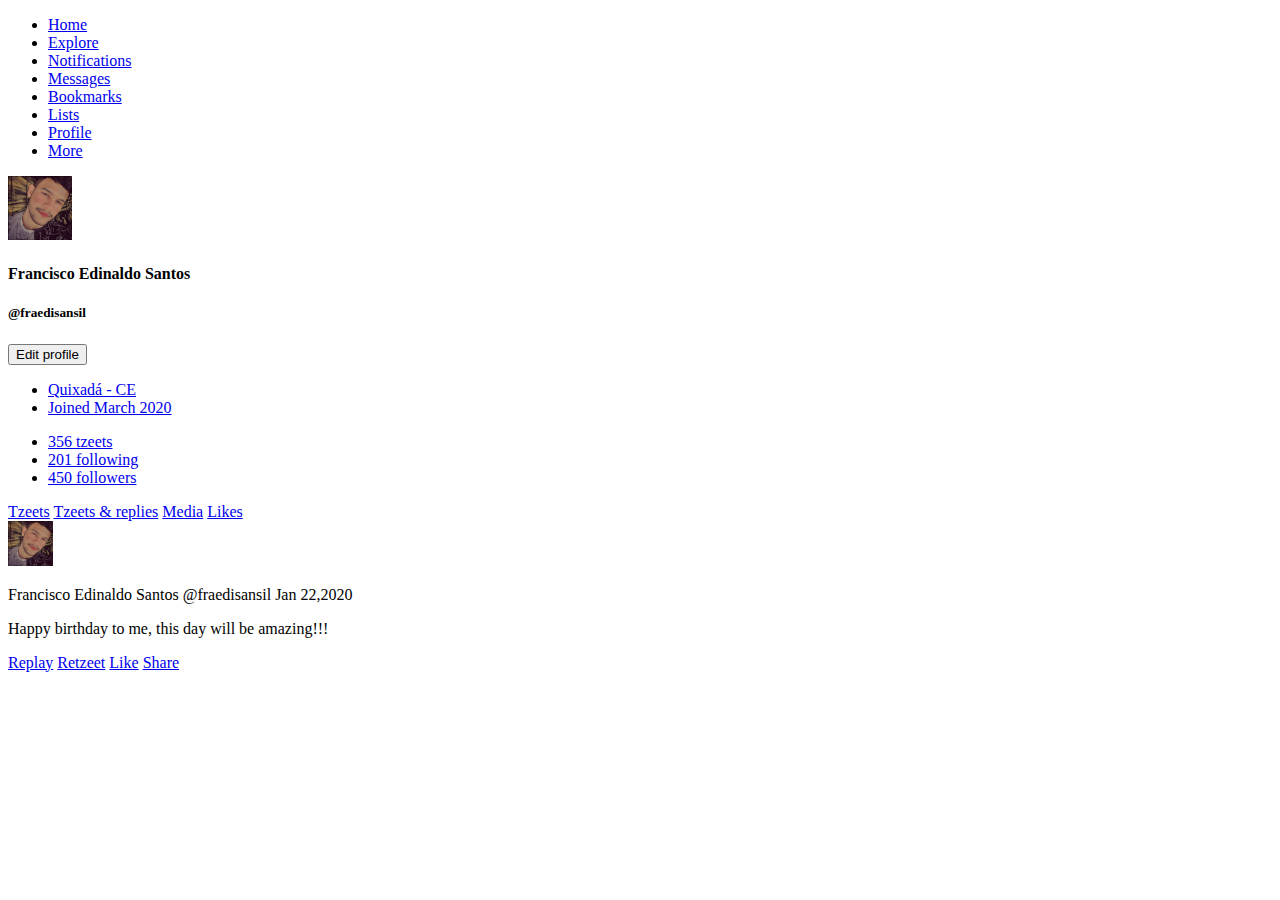
==== index.html @ 65bcfa09 "LE01 - Concluído" ====
<!DOCTYPE html>
<html lang="en">
<head>
    <meta charset="UTF-8">
    <meta name="viewport" content="width=device-width, initial-scale=1.0">
    <title>Tzeeter</title>
</head>
<body>
    <!-- Informação 1-->
    <ul>
        <li><a href="#">Home</a></li>
        <li><a href="#">Explore</a></li>
        <li><a href="#">Notifications</a></li>
        <li><a href="#">Messages</a></li>
        <li><a href="#">Bookmarks</a></li>
        <li><a href="#">Lists</a></li>
        <li><a href="#">Profile</a></li>
        <li><a href="#">More</a></li>
    </ul>

    <!-- Informação 2 -->
    <img src="img/fotodousuario.jpg" alt="Foto de perfil do usuário">

    <!-- Informação 3 -->
    <h4> Francisco Edinaldo Santos</h4>

    <!-- Informação 4 -->
    <h5> @fraedisansil</h5>

    <!-- Informação 5 -->
    <button>Edit profile</button>

    <!-- Informação 6 -->
    <ul>
        <li><a href="#">Quixadá - CE</a></li>
        <li><a href="#">Joined March 2020</a></li>
    </ul>

    <!-- Informação 7 -->
    <ul>
        <li><a href="#">356 tzeets</a></li>
        <li><a href="#">201 following</a></li>
        <li><a href="#">450 followers</a></li>
    </ul>

    <a href="#">Tzeets</a>
    <a href="#">Tzeets & replies</a>
    <a href="#">Media</a>
    <a href="#">Likes</a>

    <!-- Informação 8 -->
    <section>
        <img src="img/fotodousuariop.jpg" alt="Foto do usuário">
        <p>Francisco Edinaldo Santos @fraedisansil Jan 22,2020</p>
        <p>
            Happy birthday to me, this day will be amazing!!!
        </p>
        <a href="#">Replay</a>
        <a href="#">Retzeet</a>
        <a href="#">Like</a>
        <a href="#">Share</a>
        
    </section>
</body>
</html>
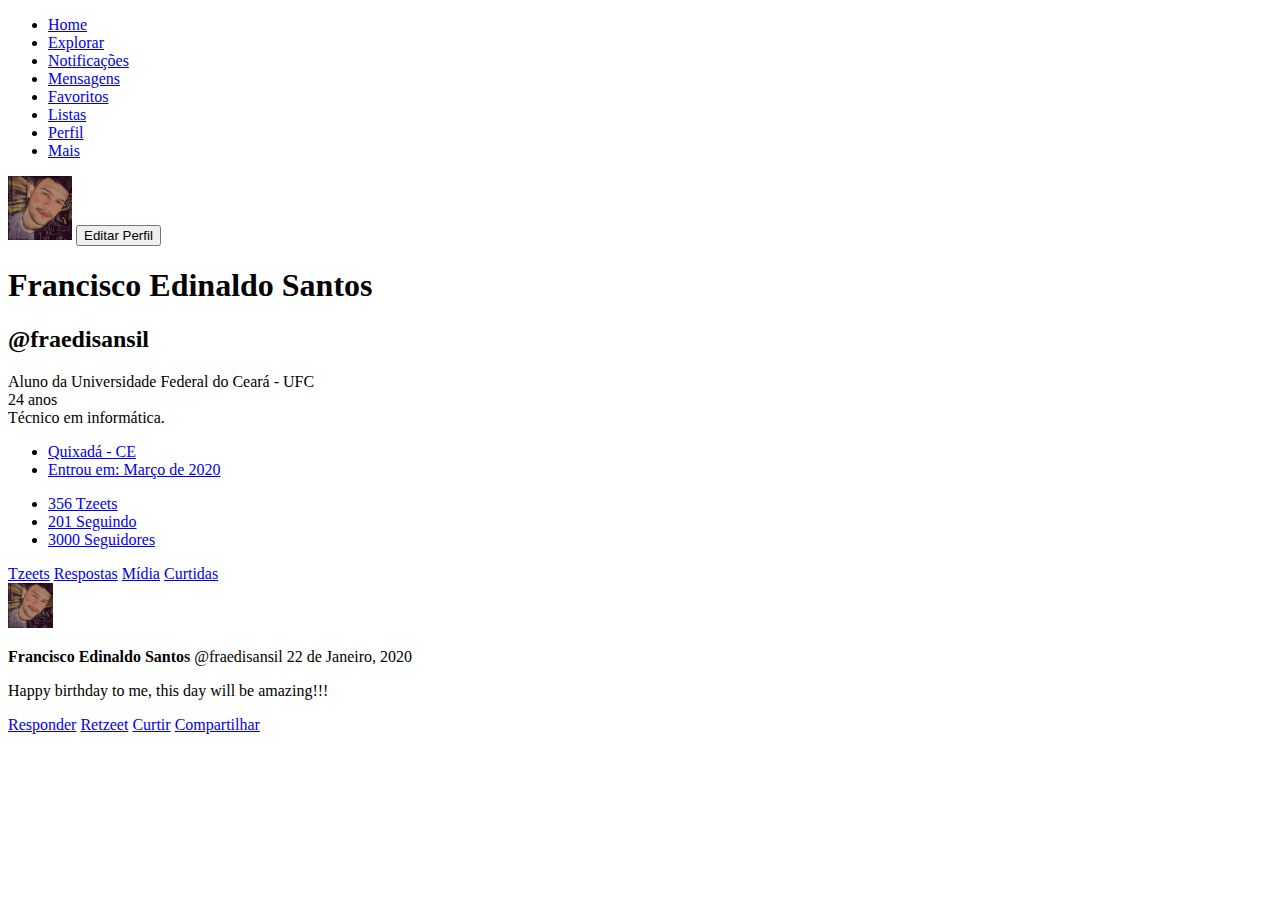
==== commit 07982c06: "LE02 - Concluída" ====
--- a/index.html
+++ b/index.html
@@ -1,65 +1,71 @@
 <!DOCTYPE html>
-<html lang="en">
+<html lang="pt-BR">
 <head>
     <meta charset="UTF-8">
     <meta name="viewport" content="width=device-width, initial-scale=1.0">
-    <title>Tzeeter</title>
+    <title>Tzeeter - Perfil de Francisco</title>
+    <link rel="stylesheet" href="css/style.css">
 </head>
 <body>
-    <!-- Informação 1-->
-    <ul>
-        <li><a href="#">Home</a></li>
-        <li><a href="#">Explore</a></li>
-        <li><a href="#">Notifications</a></li>
-        <li><a href="#">Messages</a></li>
-        <li><a href="#">Bookmarks</a></li>
-        <li><a href="#">Lists</a></li>
-        <li><a href="#">Profile</a></li>
-        <li><a href="#">More</a></li>
-    </ul>
+    <!-- Navegação -->
+    <nav class="navegacao">
+        <ul>
+            <li><a href="#">Home</a></li>
+            <li><a href="#">Explorar</a></li>
+            <li><a href="#">Notificações</a></li>
+            <li><a href="#">Mensagens</a></li>
+            <li><a href="#">Favoritos</a></li>
+            <li><a href="#">Listas</a></li>
+            <li><a href="#">Perfil</a></li>
+            <li><a href="#">Mais</a></li>
+        </ul>
+    </nav>
 
-    <!-- Informação 2 -->
-    <img src="img/fotodousuario.jpg" alt="Foto de perfil do usuário">
+    <!-- Perfil do Usuário -->
+    <header class="perfil">
+        <img src="img/fotodousuario.jpg" alt="Foto de perfil de Francisco Edinaldo Santos">
+        <button>Editar Perfil</button>
+        <h1>Francisco Edinaldo Santos</h1>
+        <h2>@fraedisansil</h2>
+        <p class="description_profile">Aluno da Universidade Federal do Ceará - UFC<br>24 anos<br>Técnico em informática.</p>
+        <ul>
+            <li><a href="#" class="localizacao">Quixadá - CE</a></li>
+            <li><a href="#" class="data_de_ingresso">Entrou em: Março de 2020</a></li>
+        </ul>
+    </header>
 
-    <!-- Informação 3 -->
-    <h4> Francisco Edinaldo Santos</h4>
+    <!-- Estatísticas -->
+    <section class="estatisticas">
+        <ul>
+            <li><a href="#"><span class="numero">356</span> Tzeets</a></li>
+            <li><a href="#"><span class="numero">201</span> Seguindo</a></li>
+            <li><a href="#"><span class="numero">3000</span> Seguidores</a></li>
+        </ul>
+    </section>
 
-    <!-- Informação 4 -->
-    <h5> @fraedisansil</h5>
+    <!-- Navegação de Publicações -->
+    <section class="publicacoes">
+        <nav>
+            <a href="#">Tzeets</a>
+            <a href="#">Respostas</a>
+            <a href="#">Mídia</a>
+            <a href="#">Curtidas</a>
+        </nav>
+    </section>
 
-    <!-- Informação 5 -->
-    <button>Edit profile</button>
-
-    <!-- Informação 6 -->
-    <ul>
-        <li><a href="#">Quixadá - CE</a></li>
-        <li><a href="#">Joined March 2020</a></li>
-    </ul>
-
-    <!-- Informação 7 -->
-    <ul>
-        <li><a href="#">356 tzeets</a></li>
-        <li><a href="#">201 following</a></li>
-        <li><a href="#">450 followers</a></li>
-    </ul>
-
-    <a href="#">Tzeets</a>
-    <a href="#">Tzeets & replies</a>
-    <a href="#">Media</a>
-    <a href="#">Likes</a>
-
-    <!-- Informação 8 -->
-    <section>
-        <img src="img/fotodousuariop.jpg" alt="Foto do usuário">
-        <p>Francisco Edinaldo Santos @fraedisansil Jan 22,2020</p>
-        <p>
-            Happy birthday to me, this day will be amazing!!!
-        </p>
-        <a href="#">Replay</a>
-        <a href="#">Retzeet</a>
-        <a href="#">Like</a>
-        <a href="#">Share</a>
-        
-    </section>
+    <!-- Publicação -->
+    <article class="publicacao">
+        <img src="img/fotodousuariop.jpg" alt="ícone do usuário">
+        <p><strong><span class="nome_completo">Francisco Edinaldo Santos </span></strong><span class="nome_usuario">@fraedisansil </span><span class="data_tzeet">22 de Janeiro, 2020</span></p>
+        <div class="conteudo">
+            <p>Happy birthday to me, this day will be amazing!!!</p>
+        </div>
+        <div class="acoes">
+            <a href="#" class="reply">Responder</a>
+            <a href="#" class="retzeet">Retzeet</a>
+            <a href="#" class="like">Curtir</a>
+            <a href="#" class="share">Compartilhar</a>   
+        </div>
+    </article>
 </body>
-</html>+</html>
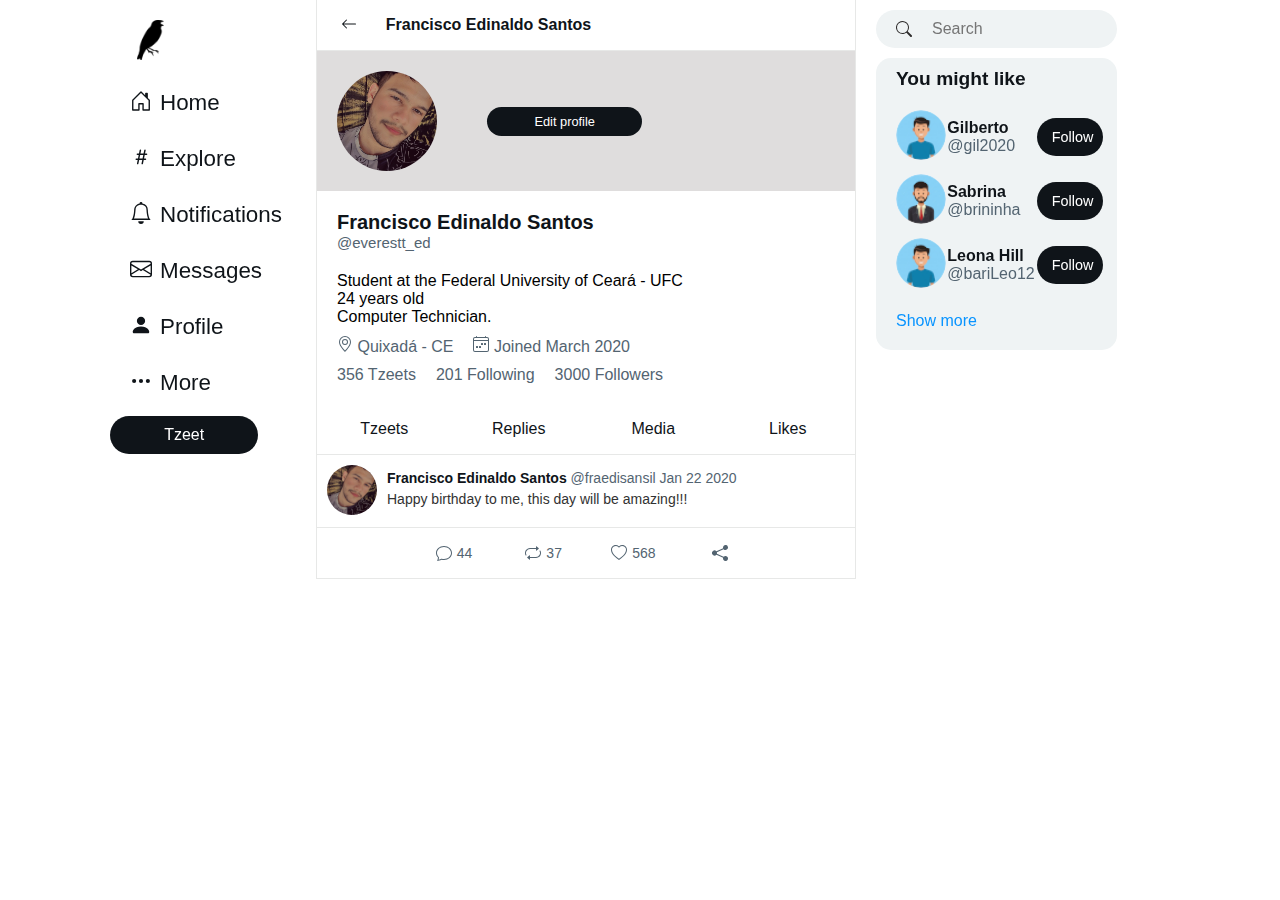
==== commit c76dd9fb: "LE03 - Concluída" ====
--- a/index.html
+++ b/index.html
@@ -7,65 +7,259 @@
     <link rel="stylesheet" href="css/style.css">
 </head>
 <body>
-    <!-- Navegação -->
-    <nav class="navegacao">
-        <ul>
-            <li><a href="#">Home</a></li>
-            <li><a href="#">Explorar</a></li>
-            <li><a href="#">Notificações</a></li>
-            <li><a href="#">Mensagens</a></li>
-            <li><a href="#">Favoritos</a></li>
-            <li><a href="#">Listas</a></li>
-            <li><a href="#">Perfil</a></li>
-            <li><a href="#">Mais</a></li>
-        </ul>
-    </nav>
-
-    <!-- Perfil do Usuário -->
-    <header class="perfil">
-        <img src="img/fotodousuario.jpg" alt="Foto de perfil de Francisco Edinaldo Santos">
-        <button>Editar Perfil</button>
-        <h1>Francisco Edinaldo Santos</h1>
-        <h2>@fraedisansil</h2>
-        <p class="description_profile">Aluno da Universidade Federal do Ceará - UFC<br>24 anos<br>Técnico em informática.</p>
-        <ul>
-            <li><a href="#" class="localizacao">Quixadá - CE</a></li>
-            <li><a href="#" class="data_de_ingresso">Entrou em: Março de 2020</a></li>
-        </ul>
-    </header>
-
-    <!-- Estatísticas -->
-    <section class="estatisticas">
-        <ul>
-            <li><a href="#"><span class="numero">356</span> Tzeets</a></li>
-            <li><a href="#"><span class="numero">201</span> Seguindo</a></li>
-            <li><a href="#"><span class="numero">3000</span> Seguidores</a></li>
-        </ul>
-    </section>
-
-    <!-- Navegação de Publicações -->
-    <section class="publicacoes">
-        <nav>
-            <a href="#">Tzeets</a>
-            <a href="#">Respostas</a>
-            <a href="#">Mídia</a>
-            <a href="#">Curtidas</a>
-        </nav>
-    </section>
-
-    <!-- Publicação -->
-    <article class="publicacao">
-        <img src="img/fotodousuariop.jpg" alt="ícone do usuário">
-        <p><strong><span class="nome_completo">Francisco Edinaldo Santos </span></strong><span class="nome_usuario">@fraedisansil </span><span class="data_tzeet">22 de Janeiro, 2020</span></p>
-        <div class="conteudo">
-            <p>Happy birthday to me, this day will be amazing!!!</p>
+    <main>
+        <div class="coluna-esquerda">
+            <nav class="navigation">
+                <div class="tiziu-icon">
+                    <a href="#">
+                        <img src="img/icone_tiziu.png" alt="Imagem do ícone do site">
+                    </a>
+                </div>            
+                <ul>
+                    <li><a href="#">
+                        <svg xmlns="http://www.w3.org/2000/svg" width="16" height="16" fill="currentColor" class="bi bi-house-door" viewBox="0 0 16 16">
+                            <path d="M8.354 1.146a.5.5 0 0 0-.708 0l-6 6A.5.5 0 0 0 1.5 7.5v7a.5.5 0 0 0 .5.5h4.5a.5.5 0 0 0 .5-.5v-4h2v4a.5.5 0 0 0 .5.5H14a.5.5 0 0 0 .5-.5v-7a.5.5 0 0 0-.146-.354L13 5.793V2.5a.5.5 0 0 0-.5-.5h-1a.5.5 0 0 0-.5.5v1.293zM2.5 14V7.707l5.5-5.5 5.5 5.5V14H10v-4a.5.5 0 0 0-.5-.5h-3a.5.5 0 0 0-.5.5v4z"/>
+                        </svg>  
+                        <span class="text-navbar"> Home</span></a>
+                    </li>
+                    <li>
+                        <a href="#">
+                            <svg xmlns="http://www.w3.org/2000/svg" width="16" height="16" fill="currentColor" class="bi bi-hash" viewBox="0 0 16 16">
+                                <path d="M8.39 12.648a1 1 0 0 0-.015.18c0 .305.21.508.5.508.266 0 .492-.172.555-.477l.554-2.703h1.204c.421 0 .617-.234.617-.547 0-.312-.188-.53-.617-.53h-.985l.516-2.524h1.265c.43 0 .618-.227.618-.547 0-.313-.188-.524-.618-.524h-1.046l.476-2.304a1 1 0 0 0 .016-.164.51.51 0 0 0-.516-.516.54.54 0 0 0-.539.43l-.523 2.554H7.617l.477-2.304c.008-.04.015-.118.015-.164a.51.51 0 0 0-.523-.516.54.54 0 0 0-.531.43L6.53 5.484H5.414c-.430 0-.617.22-.617.532s.187.539.617.539h.906l-.515 2.523H4.609c-.421 0-.609.219-.609.531s.188.547.61.547h.976l-.516 2.492c-.008.04-.015.125-.015.18 0 .305.21.508.5.508.265 0 .492-.172.554-.477l.555-2.703h2.242zm-1-6.109h2.266l-.515 2.563H6.859l.532-2.563z"/>
+                            </svg> 
+                            <span class="text-navbar"> Explore</span>
+                        </a>
+                    </li>
+                    <li>
+                        <a href="#">
+                            <svg xmlns="http://www.w3.org/2000/svg" width="16" height="16" fill="currentColor" class="bi bi-bell" viewBox="0 0 16 16">
+                                <path d="M8 16a2 2 0 0 0 2-2H6a2 2 0 0 0 2 2M8 1.918l-.797.161A4 4 0 0 0 4 6c0 .628-.134 2.197-.459 3.742-.16.767-.376 1.566-.663 2.258h10.244c-.287-.692-.502-1.49-.663-2.258C12.134 8.197 12 6.628 12 6a4 4 0 0 0-3.203-3.92zM14.22 12c.223.447.481.801.78 1H1c.299-.199.557-.553.78-1C2.68 10.2 3 6.88 3 6c0-2.42 1.72-4.44 4.005-4.901a1 1 0 1 1 1.99 0A5 5 0 0 1 13 6c0 .88.32 4.2 1.22 6"/>
+                            </svg> 
+                            <span class="text-navbar"> Notifications</span> 
+                        </a>
+                    </li>
+                    <li>
+                        <a href="#">
+                            <svg xmlns="http://www.w3.org/2000/svg" width="16" height="16" fill="currentColor" class="bi bi-envelope" viewBox="0 0 16 16">
+                                <path d="M0 4a2 2 0 0 1 2-2h12a2 2 0 0 1 2 2v8a2 2 0 0 1-2 2H2a2 2 0 0 1-2-2zm2-1a1 1 0 0 0-1 1v.217l7 4.2 7-4.2V4a1 1 0 0 0-1-1zm13 2.383-4.708 2.825L15 11.105zm-.034 6.876-5.64-3.471L8 9.583l-1.326-.795-5.64 3.47A1 1 0 0 0 2 13h12a1 1 0 0 0 .966-.741M1 11.105l4.708-2.897L1 5.383z"/>
+                            </svg> 
+                            <span class="text-navbar"> Messages</span>  
+                        </a>
+                    </li>
+                    <li>
+                        <a href="#">
+                            <svg xmlns="http://www.w3.org/2000/svg" width="16" height="16" fill="currentColor" class="bi bi-person-fill" viewBox="0 0 16 16">
+                                <path d="M3 14s-1 0-1-1 1-4 6-4 6 3 6 4-1 1-1 1zm5-6a3 3 0 1 0 0-6 3 3 0 0 0 0 6"/>
+                            </svg>  
+                            <span class="text-navbar"> Profile</span>
+                        </a>
+                    </li>
+                    <li>
+                        <a href="#">
+                            <svg xmlns="http://www.w3.org/2000/svg" width="16" height="16" fill="currentColor" class="bi bi-three-dots" viewBox="0 0 16 16">
+                                <path d="M3 9.5a1.5 1.5 0 1 1 0-3 1.5 1.5 0 0 1 0 3m5 0a1.5 1.5 0 1 1 0-3 1.5 1.5 0 0 1 0 3m5 0a1.5 1.5 0 1 1 0-3 1.5 1.5 0 0 1 0 3"/>
+                            </svg>  
+                            <span class="text-navbar">More</span> 
+                        </a>
+                    </li>
+                    <li>
+                        <button class="button button-tzeet">Tzeet</button>
+                        <button class="button button-tzeet-icon">
+                            <svg xmlns="http://www.w3.org/2000/svg" width="16" height="16" fill="currentColor" class="bi bi-pencil-square" viewBox="0 0 16 16">
+                                <path d="M15.502 1.94a.5.5 0 0 1 0 .706L14.459 3.69l-2-2L13.502.646a.5.5 0 0 1 .707 0l1.293 1.293zm-1.75 2.456-2-2L4.939 9.21a.5.5 0 0 0-.121.196l-.805 2.414a.25.25 0 0 0 .316.316l2.414-.805a.5.5 0 0 0 .196-.12l6.813-6.814z"/>
+                                <path fill-rule="evenodd" d="M1 13.5A1.5 1.5 0 0 0 2.5 15h11a1.5 1.5 0 0 0 1.5-1.5v-6a.5.5 0 0 0-1 0v6a.5.5 0 0 1-.5.5h-11a.5.5 0 0 1-.5-.5v-11a.5.5 0 0 1 .5-.5H9a.5.5 0 0 0 0-1H2.5A1.5 1.5 0 0 0 1 2.5z"/>
+                            </svg>
+                        </button>
+                    </li>
+                </ul>
+            </nav>
         </div>
-        <div class="acoes">
-            <a href="#" class="reply">Responder</a>
-            <a href="#" class="retzeet">Retzeet</a>
-            <a href="#" class="like">Curtir</a>
-            <a href="#" class="share">Compartilhar</a>   
+
+        <!-- Segunda Coluna: Conteúdo principal (Perfil, Estatísticas e Publicações) -->
+        <div class="coluna-central">
+            <div class="back-area">
+                <button class="button button-back">
+                    <svg xmlns="http://www.w3.org/2000/svg" width="16" height="16" fill="currentColor" class="bi bi-arrow-left" viewBox="0 0 16 16">
+                        <path fill-rule="evenodd" d="M15 8a.5.5 0 0 0-.5-.5H2.707l3.147-3.146a.5.5 0 1 0-.708-.708l-4 4a.5.5 0 0 0 0 .708l4 4a.5.5 0 0 0 .708-.708L2.707 8.5H14.5A.5.5 0 0 0 15 8"/>
+                    </svg>
+                </button>
+                <div class="display-name">
+                    <span id="display-name-back-area">Francisco Edinaldo Santos</span>
+                </div>
+            </div>
+            <header class="profile">
+                <div class="profile-exibition">
+                    <img src="img/fotodousuario.jpg" alt="Foto de perfil de Francisco Edinaldo Santos" id="photo-profile">
+                    <button class="button button-edit-profile">Edit profile</button>
+                </div>
+                <div class="username-profile username-profile-header">
+                    <div class="display-name">
+                        <span id="display-name-header">Francisco Edinaldo Santos</span>
+                    </div>
+                    <div class="handle">
+                        <span id="handle-header">@everestt_ed</span>
+                    </div>
+                </div>
+                <p id="description-profile">Student at the Federal University of Ceará - UFC<br>24 years old<br>Computer Technician.</p>
+                <ul>
+                    <li><a href="#" class="localizacao">
+                        <svg xmlns="http://www.w3.org/2000/svg" width="16" height="16" fill="currentColor" class="bi bi-geo-alt" viewBox="0 0 16 16">
+                            <path d="M12.166 8.94c-.524 1.062-1.234 2.12-1.96 3.07A32 32 0 0 1 8 14.58a32 32 0 0 1-2.206-2.57c-.726-.95-1.436-2.008-1.96-3.07C3.304 7.867 3 6.862 3 6a5 5 0 0 1 10 0c0 .862-.305 1.867-.834 2.94M8 16s6-5.686 6-10A6 6 0 0 0 2 6c0 4.314 6 10 6 10"/>
+                            <path d="M8 8a2 2 0 1 1 0-4 2 2 0 0 1 0 4m0 1a3 3 0 1 0 0-6 3 3 0 0 0 0 6"/>
+                          </svg>  Quixadá - CE</a></li>
+                    <li><a href="#" class="data_de_ingresso">
+                        <svg xmlns="http://www.w3.org/2000/svg" width="16" height="16" fill="currentColor" class="bi bi-calendar4-week" viewBox="0 0 16 16">
+                            <path d="M3.5 0a.5.5 0 0 1 .5.5V1h8V.5a.5.5 0 0 1 1 0V1h1a2 2 0 0 1 2 2v11a2 2 0 0 1-2 2H2a2 2 0 0 1-2-2V3a2 2 0 0 1 2-2h1V.5a.5.5 0 0 1 .5-.5M2 2a1 1 0 0 0-1 1v1h14V3a1 1 0 0 0-1-1zm13 3H1v9a1 1 0 0 0 1 1h12a1 1 0 0 0 1-1z"/>
+                            <path d="M11 7.5a.5.5 0 0 1 .5-.5h1a.5.5 0 0 1 .5.5v1a.5.5 0 0 1-.5.5h-1a.5.5 0 0 1-.5-.5zm-3 0a.5.5 0 0 1 .5-.5h1a.5.5 0 0 1 .5.5v1a.5.5 0 0 1-.5.5h-1a.5.5 0 0 1-.5-.5zm-2 3a.5.5 0 0 1 .5-.5h1a.5.5 0 0 1 .5.5v1a.5.5 0 0 1-.5.5h-1a.5.5 0 0 1-.5-.5zm-3 0a.5.5 0 0 1 .5-.5h1a.5.5 0 0 1 .5.5v1a.5.5 0 0 1-.5.5h-1a.5.5 0 0 1-.5-.5z"/>
+                          </svg>  Joined March 2020</a>
+                    </li>
+                </ul>
+            </header>
+
+            <!-- Estatísticas -->
+            <div class="statistics">
+                <ul>
+                    <li><a href="#"><span class="numero">356</span> Tzeets</a></li>
+                    <li><a href="#"><span class="numero">201</span> Following</a></li>
+                    <li><a href="#"><span class="numero">3000</span> Followers</a></li>
+                </ul>
+            </div>
+
+            <!-- Navegação de Publicações -->
+            <nav class="publications">
+                <div class="item"><a href="#">Tzeets</a></div>
+                <div class="item"><a href="#">Replies</a></div>
+                <div class="item"><a href="#">Media</a></div>
+                <div class="item"><a href="#">Likes</a></div>
+            </nav>
+
+            <!-- Publicação -->
+            <article class="post">
+                <div class="post-header">
+                    <img src="img/fotodousuariop.jpg" alt="ícone do usuário" class="icon-user">
+                    <div class="user-and-content">
+                        <a href="#">
+                            <span class="display-name display-name-post">Francisco Edinaldo Santos </span> 
+                            <span class="handle handle-post">@fraedisansil </span>
+                            <span class="data-tzeet">Jan 22 2020</span>
+                        </a>
+                        <div class="content">
+                            <p class="post-text">Happy birthday to me, this day will be amazing!!!</p>
+                        </div>
+                    </div>
+                </div>
+                <div class="actions">
+                    <div></div>
+                    <div class="item">
+                        <a href="#" class="reply">
+                            <svg xmlns="http://www.w3.org/2000/svg" width="16" height="16" fill="currentColor" class="bi bi-chat" viewBox="0 0 16 16">
+                                <path d="M2.678 11.894a1 1 0 0 1 .287.801 11 11 0 0 1-.398 2c1.395-.323 2.247-.697 2.634-.893a1 1 0 0 1 .71-.074A8 8 0 0 0 8 14c3.996 0 7-2.807 7-6s-3.004-6-7-6-7 2.808-7 6c0 1.468.617 2.83 1.678 3.894m-.493 3.905a22 22 0 0 1-.713.129c-.2.032-.352-.176-.273-.362a10 10 0 0 0 .244-.637l.003-.01c.248-.72.45-1.548.524-2.319C.743 11.37 0 9.76 0 8c0-3.866 3.582-7 8-7s8 3.134 8 7-3.582 7-8 7a9 9 0 0 1-2.347-.306c-.52.263-1.639.742-3.468 1.105"/>
+                            </svg> 
+                            <span class="number-replys">44</span>
+                        </a>
+                    </div>
+                    <div class="item">
+                        <a href="#" class="retzeet">
+                            <svg xmlns="http://www.w3.org/2000/svg" width="16" height="16" fill="currentColor" class="bi bi-repeat" viewBox="0 0 16 16">
+                                <path d="M11 5.466V4H5a4 4 0 0 0-3.584 5.777.5.5 0 1 1-.896.446A5 5 0 0 1 5 3h6V1.534a.25.25 0 0 1 .41-.192l2.36 1.966c.12.1.12.284 0 .384l-2.36 1.966a.25.25 0 0 1-.41-.192m3.81.086a.5.5 0 0 1 .67.225A5 5 0 0 1 11 13H5v1.466a.25.25 0 0 1-.41.192l-2.36-1.966a.25.25 0 0 1 0-.384l2.36-1.966a.25.25 0 0 1 .41.192V12h6a4 4 0 0 0 3.585-5.777.5.5 0 0 1 .225-.67Z"/>
+                            </svg> 
+                            <span class="number-retzeets"> 37</span>
+                        </a>
+                    </div>
+                    <div class="item">
+                        <a href="#" class="like">
+                            <svg xmlns="http://www.w3.org/2000/svg" width="16" height="16" fill="currentColor" class="bi bi-heart" viewBox="0 0 16 16">
+                                <path d="m8 2.748-.717-.737C5.6.281 2.514.878 1.4 3.053c-.523 1.023-.641 2.5.314 4.385.92 1.815 2.834 3.989 6.286 6.357 3.452-2.368 5.365-4.542 6.286-6.357.955-1.886.838-3.362.314-4.385C13.486.878 10.4.28 8.717 2.01zM8 15C-7.333 4.868 3.279-3.04 7.824 1.143q.09.083.176.171a3 3 0 0 1 .176-.17C12.72-3.042 23.333 4.867 8 15"/>
+                              </svg>
+                            <span class="number-likes"> 568</span>
+                        </a>
+                    </div>
+                    <div class="item">
+                        <a href="#" class="share">
+                            <svg xmlns="http://www.w3.org/2000/svg" width="16" height="16" fill="currentColor" class="bi bi-share-fill" viewBox="0 0 16 16">
+                                <path d="M11 2.5a2.5 2.5 0 1 1 .603 1.628l-6.718 3.12a2.5 2.5 0 0 1 0 1.504l6.718 3.12a2.5 2.5 0 1 1-.488.876l-6.718-3.12a2.5 2.5 0 1 1 0-3.256l6.718-3.12A2.5 2.5 0 0 1 11 2.5"/>
+                            </svg> 
+                        </a>
+                    </div>
+                    <div></div>
+                </div>
+            </article>
         </div>
-    </article>
+
+        <div class="coluna-direita">
+            <div class="find-users">
+                <form action="/search" method="get" class="search-form">
+                    <div class="search-icon">
+                        <svg xmlns="http://www.w3.org/2000/svg" width="16" height="16" fill="currentColor" class="bi bi-search" viewBox="0 0 16 16">
+                            <path d="M11.742 10.344a6.5 6.5 0 1 0-1.397 1.398h-.001q.044.06.098.115l3.85 3.85a1 1 0 0 0 1.415-1.414l-3.85-3.85a1 1 0 0 0-.115-.1zM12 6.5a5.5 5.5 0 1 1-11 0 5.5 5.5 0 0 1 11 0"/>
+                        </svg>
+                    </div>
+                    <input type="text" name="query" placeholder="Search" required>
+                </form>
+                <aside aria-label="who-to-follow" class="side-bar-follow">
+                    <div class="title-box-recommend">
+                        <h1>You might like </h1>
+                    </div>
+                    <ul>
+                        <li>
+                            <div class="profile-recommended">
+                                <div class="icon-profile">
+                                    <a href="#">
+                                        <img src="img/profile-icon-1.jpg" alt="profile-picture-fulano">
+                                    </a>
+                                </div>
+                                <div class="username-profile">
+                                    <div class="display-name">
+                                        <a href="#">Gilberto</a>
+                                    </div>
+                                    <div class="handle">
+                                        <a href="#">@gil2020</a>
+                                    </div>
+                                </div>
+                                <button class="button button-follow">Follow</button>
+                            </div>
+                        </li>
+                        <li>
+                            <div class="profile-recommended">
+                                <div class="icon-profile">
+                                    <a href="#">
+                                        <img src="img/profile-icon-2.jpg" alt="profile-picture-siclano">
+                                    </a>
+                                </div>
+                                <div class="username-profile">
+                                    <div class="display-name">
+                                        <a href="">Sabrina</a>
+                                    </div>
+                                    <div class="handle">
+                                        <a href="">@brininha</a>
+                                    </div>
+                                </div>
+                                <button class="button button-follow">Follow</button>
+                            </div>
+                        </li>
+                        <li>
+                            <div class="profile-recommended">
+                                <div class="icon-profile">
+                                    <a href="#">
+                                        <img src="img/profile-icon-1.jpg" alt="profile-picture-beltrano">
+                                    </a>
+                                </div>
+                                <div class="username-profile">
+                                    <div class="display-name">
+                                        <a href="#">Leona Hill</a>
+                                    </div>
+                                    <div class="handle">
+                                        <a href="#">@bariLeo12</a>
+                                    </div>
+                                </div>
+                                <button class="button button-follow">Follow</button>
+                            </div>
+                        </li>
+                    </ul>
+                    <a href="#" id="show-more-profiles-link">Show more</a>
+                </aside>
+            </div>
+        </div>
+    </main>
 </body>
 </html>
--- a/css/style.css
+++ b/css/style.css
@@ -0,0 +1,505 @@
+@charset "UTF-8";
+
+
+:root {
+    --color-A: rgb(15, 20, 25); 
+    --color-B: rgb(83, 100, 113);
+    --color-C: rgb(239, 243, 244);
+    --color-button-p-retzeet: rgba(0, 186, 124, 1);
+    --color-button-p-reply-and-share: rgba(29, 155, 240, 1);
+    --color-button-p-like: rgba(249, 24, 128, 1);
+    --color-post: rgb(50, 50, 50);
+    --color-post-hover: rgba(0, 0, 0, 0.03);
+    --color-search-icon: #2e2c2c;
+    --color-button-show-more: rgb(9, 148, 255);
+    --color-button-hover: rgb(57, 57, 57);
+    --color-background-hover: rgba(15, 25, 20, 0.1);
+}
+
+/*Configurações Globais -----------------------------------------------------------------*/
+* {
+    font-family: 'Arial', sans-serif; 
+    margin: 0;
+    padding: 0;
+    list-style-type: none;
+    text-decoration: none;
+}
+
+/*Configuração das colunas --------------------------------------------------------------*/
+main {
+    display: grid;
+    grid-template-columns: 2fr 5fr 3fr; /* 3 colunas com tamanhos diferentes */
+    gap: 10px; /* Espaço entre as colunas */
+    background-color: white;
+    min-width: 300px;
+    max-width: 1100px;
+    margin: auto;
+    position: relative;
+}
+
+.coluna-esquerda {
+    grid-column: 1;
+    position: fixed;
+    overflow: hidden;
+}
+
+.coluna-central {
+    grid-column: 2;
+    overflow: auto;
+    border-right: 1px solid rgba(15, 25, 20, 0.1);
+    border-left: 1px solid rgba(15, 25, 20, 0.1);
+}
+
+.coluna-direita {
+    grid-column: 3;
+    position: fixed;
+    overflow: hidden;
+}
+
+.button-tzeet-icon{
+    display: none;
+}
+
+/*Media queries-------------------------------------------------------------------------*/
+@media (max-width: 1100px) {
+    main {
+        grid-template-columns: 1fr 5fr 3fr;
+        gap: 10px;
+    }
+
+    .text-navbar, .button-tzeet {
+      display: none;
+    }
+
+    .button-tzeet-icon{
+        display: block;
+    }
+}
+
+@media (max-width: 890px) {
+    main {
+        grid-template-columns: 1fr 5fr 0fr;
+        gap: 10px;
+    }
+
+    .coluna-central{
+        margin-right: 30px;
+    }
+
+    .coluna-direita {
+      display: none; 
+    }
+}
+
+/*Botões--------------------------------------------------------------------------------*/
+/*Configurando aparência padrão dos botões*/
+button { 
+    color: white;
+    background-color: var(--color-A);
+    border: none;
+    transition: transform 0.3s ease;
+}
+
+/*Configurando posição e características específicas de cada botão*/
+
+.button-tzeet{
+    border-radius: 30px;
+    padding: 10px 10px;
+    font-size: 1rem;
+    width: 70%;
+    margin-bottom: 10px;
+    margin-left: 20px;
+}
+
+.button-edit-profile{
+    border-radius: 15px;
+    padding: 7px 10px;
+    font-size: 0.8rem;
+    width: 30%;
+}
+
+.button-follow{
+    border-radius: 30px;
+    padding: 10px 15px;
+    font-size: 0.9em;
+    width: 4.6em;
+    height: 70%;
+}
+
+.button-back {
+    background-color: transparent;
+    color: var(--color-A);
+    border-radius: 50%;
+    align-items: center;
+
+    width: 10%;
+    height: 40px;
+    margin-left: 5px;
+}
+
+.button-tzeet-icon {
+    background-color: var(--color-A);
+    color: white;
+    border-radius: 50%;
+    align-items: center;
+
+    width: 40px;
+    height: 40px;
+    margin-left: 40px;
+}
+
+/*Ajustando animação de transição ao passar o mouse sobre os botões*/
+.button-tzeet:hover, 
+.follow-button button:hover, 
+.button-edit-profile:hover,
+.button-follow:hover{
+    background-color: var(--color-button-hover);
+}
+
+.button-back:hover{
+    background-color: var(--color-background-hover);
+}
+
+/*Imagens----------------------------------------------------------------------------*/
+.tiziu-icon img {
+    position: relative; /* Garante que a imagem respeite a hierarquia */
+    width: 1.8em; /* Largura da imagem */
+    height: 1.8em; /* Altura da imagem */
+    object-fit: contain; /* Ajusta a imagem sem distorção */
+    z-index: 2; /* Certifica que fique acima do fundo */
+    display: block; /* Remove espaços extras ao redor da imagem */
+    padding-top: 10px;
+}
+
+#photo-profile {
+    width: 100px; /* Defina o tamanho desejado */
+    height: 100px; /* Mantenha a altura igual à largura para garantir um círculo */
+    border-radius: 50%; /* Torna a imagem redonda */
+    object-fit: cover; /* Garante que a imagem ocupe toda a área sem distorção */ 
+}
+
+.icon-user {
+    width: 50px; /* Define o tamanho da imagem */
+    height: 50px;
+    border-radius: 50%; /* Torna a imagem redonda */
+    object-fit: cover; /* Garante que a imagem ocupe toda a área sem distorção */
+}
+
+/*Nome de exibição e nome de usuário-------------------------------------------------*/
+.display-name, 
+.display-name a {
+    color: var(--color-A);
+    font-weight: bold; 
+}
+
+.handle, 
+.handle a{
+    color: var(--color-B);
+}
+
+#display-name-header{
+    font-size: 20px;   
+}
+
+#handle-header {
+    font-size: 15px; 
+}
+
+/*Barra de navegação lateral esquerda------------------------------------------------*/
+.navigation a {
+    /*Aparência*/
+    display: inline-flex;
+    font-size: 1.4em;
+    border-radius: 20px; 
+    color: var(--color-A);
+    background-color: transparent;
+    transition: transform 0.3s ease;
+
+    /* Formato e Posição*/
+    margin-bottom: 10px;
+    margin-left: 20px;
+    padding: 10px 20px; 
+}
+
+/*Efeito ao passar o mouse*/
+.navigation li a:hover {
+    background-color: var(--color-background-hover);
+    transition: transform 0.3s ease;
+}
+
+/*Área de 'VOLTAR'---------------------------------------------------------------------*/
+.back-area{
+    display: inline-flex;
+    background-color: transparent;
+    border-bottom: 1px solid var(--color-background-hover); 
+    align-items: center; 
+    width: 100%;
+    height: 40px;
+    padding:5px 0px 5px 0px;  
+}
+
+#display-name-back-area{
+    color: var(--color-A);
+    margin-left: 10px;
+}
+
+/*Área de foto e botão editar perfil-------------------------------------------------*/
+.profile-exibition {
+    display: flex;
+    align-items: center; /* Alinha verticalmente, opcional */
+    background-color: rgb(223, 221, 221);
+    padding: 20px 0px 20px 20px;
+}
+
+.button-edit-profile {
+   margin-left: 50px;
+}
+
+/*Informações do perfil--------------------------------------------------------------*/
+
+.username-profile-header, 
+#description-profile {
+    padding: 20px 0px 0px 20px;
+}
+
+.profile ul, 
+.statistics ul {
+    display: flex;
+    
+}
+
+.profile li, .statistics li{
+    padding: 10px 0px 0px 20px;
+}
+
+.profile a, .statistics a{
+    color: var(--color-B);
+}
+
+/*Efeito ao passar o mouse*/
+.statistics a:hover{
+    text-decoration: underline;
+}
+
+/*Área dos setores de publicação------------------------------------------------------*/
+.publications {
+    display: grid;
+    grid-template-columns: repeat(4, 1fr);
+    width: 100%;
+    border-bottom: 1px solid var(--color-background-hover); 
+    margin-top: 20px;
+}
+
+.publications a{
+    color: var(--color-A);
+}
+
+.item {
+    padding: 10px;
+    text-align: center;
+}
+
+/*Efeito ao passar o mouse*/
+.publications div:hover {
+    transform: scale(1.03); 
+    background-color: var(--color-background-hover); 
+    box-shadow: 0 6px 10px rgba(0, 0, 0, 0.2); 
+}
+
+/*Área de publicação-----------------------------------------------------------------*/
+.post {
+    display: grid;
+    grid-template-rows: auto auto 1fr;
+    gap: 0px; /* Define um espaço entre as colunas */
+    width: 100%; /* A linha ocupa toda a largura da coluna */
+    font-size: 14px;
+    color: rgb(50, 50, 50); /* Cor do texto da publicação */
+}
+
+.post-header{
+    display: flex;
+    width: 100%;
+    height: auto;
+}
+
+.icon-user{
+    padding: 10px;
+}
+
+.data-tzeet {
+    color: var(--color-B);
+}
+
+.content {
+    padding: 5px 10px 10px 0px;
+}
+
+.user-and-content{
+    width: 100%;
+    padding: 15px 0px 10px 0px;
+}
+
+/*Efeito ao passar o mouse*/
+.post:hover{
+    background-color: var(--color-post-hover);
+}
+
+/*Ações em um post-------------------------------------------------------------------*/
+.actions{
+    display: grid;
+    grid-template-columns: repeat(6, 1fr); 
+    width: 100%;
+    border-top: 0.4px solid var(--color-background-hover);
+    border-bottom: 0.4px solid var(--color-background-hover);
+    background-color: transparent;
+}
+
+.actions a {
+    color: var(--color-B);
+    background-color: transparent;
+}
+
+.item a{
+    display: flex;
+    width: auto;
+    height: 50px;
+    justify-content: center; /* Centraliza horizontalmente */
+    align-items: center; /* Centraliza verticalmente */
+}
+
+.item {
+    padding: 0;
+}
+
+/*Efeito ao passar o mouse */
+.like:hover {
+    color: var(--color-button-p-like);
+}
+
+.reply:hover {
+    color: var(--color-button-p-reply-and-share);
+}
+
+.share:hover {
+    color: var(--color-button-p-reply-and-share);
+}
+
+.retzeet:hover {
+    color: var(--color-button-p-retzeet);
+}
+
+/*Área de recomendação de perfis e pesquisar -------------------------------------------*/
+.find-users{
+    margin-left: 10px;
+    width: 100%;
+    height: 100%;
+}
+
+.search-form {
+    display: flex;
+    align-items: center;
+    width: 85%;
+    margin-top: 10px;
+    border-radius: 20px; /* Arredondado */
+    background-color: rgb(239, 243, 244);
+}
+
+.search-icon {
+    padding: 10px;
+    background-color: transparent;
+    color: #2e2c2c;
+    display: flex;
+    align-items: center;
+    justify-content: center;
+    margin-left: 10px;
+}
+
+.search-form input {
+    flex: 1;
+    color: var(--color-A);
+    border: none; 
+    outline: none;
+    padding: 10px;
+    font-size: 1em;
+    background-color: transparent;
+}
+
+.side-bar-follow {
+    display: grid;
+    background-color:var(--color-C);
+    margin-top: 10px;
+    border-radius: 15px;
+    width: 85%;
+    height: auto;
+}
+
+.title-box-recommend h1{
+    color: var(--color-A);
+    font-size: 1.2rem;
+    padding: 10px 10px 10px 20px;
+}
+
+.icon-profile a img{
+    width: 50px; /* Define o tamanho da imagem */
+    height: 50px;
+    border-radius: 50%; /* Torna a imagem redonda */
+    object-fit: cover; /* Garante que a imagem ocupe toda a área sem distorção */
+}
+
+.profile-recommended{
+    display: grid;                        
+    grid-template-columns: 20% 45% 35%; 
+    align-items: center;
+    padding: 10px 0px 0px 20px;
+    width: 90%;
+}
+
+.profile-recommended .username-profile {
+    margin-left: 0.5em;
+}
+
+#show-more-profiles-link {
+    color:  rgb(9, 148, 255);
+    font-size: 1em;
+    padding: 20px 10px 20px 20px;
+}
+
+/*Efeito ao passar o mouse apenas sobre os ícones */
+.reply svg, 
+.share svg, 
+.like svg,
+.retzeet svg {
+    padding: 5px;
+}
+
+.reply svg:hover{
+    background-color: rgba(29, 156, 240, 0.232);
+    border-radius: 50%;
+}
+
+.share svg:hover {
+    background-color: rgba(29, 156, 240, 0.232);
+    border-radius: 50%;
+}
+
+.retzeet svg:hover {
+    background-color: rgba(0, 186, 124, 0.246);
+    border-radius: 50%;
+}
+
+.like svg:hover {
+    background-color: rgba(249, 24, 129, 0.235);
+    border-radius: 50%;
+}
+
+/*Ícones SVG-------------------------------------------------------------------------*/
+.navigation svg {
+    margin-right: 8px; /* Espaço entre o ícone e o texto */
+    width: 22px; /* Define um tamanho fixo para o ícone */
+    height: 22px; /* Define um tamanho fixo para o ícone */
+    flex-shrink: 0; /* Evita que o ícone encolha */
+}
+
+.button-tzeet-icon svg {
+    margin: 0px;
+}
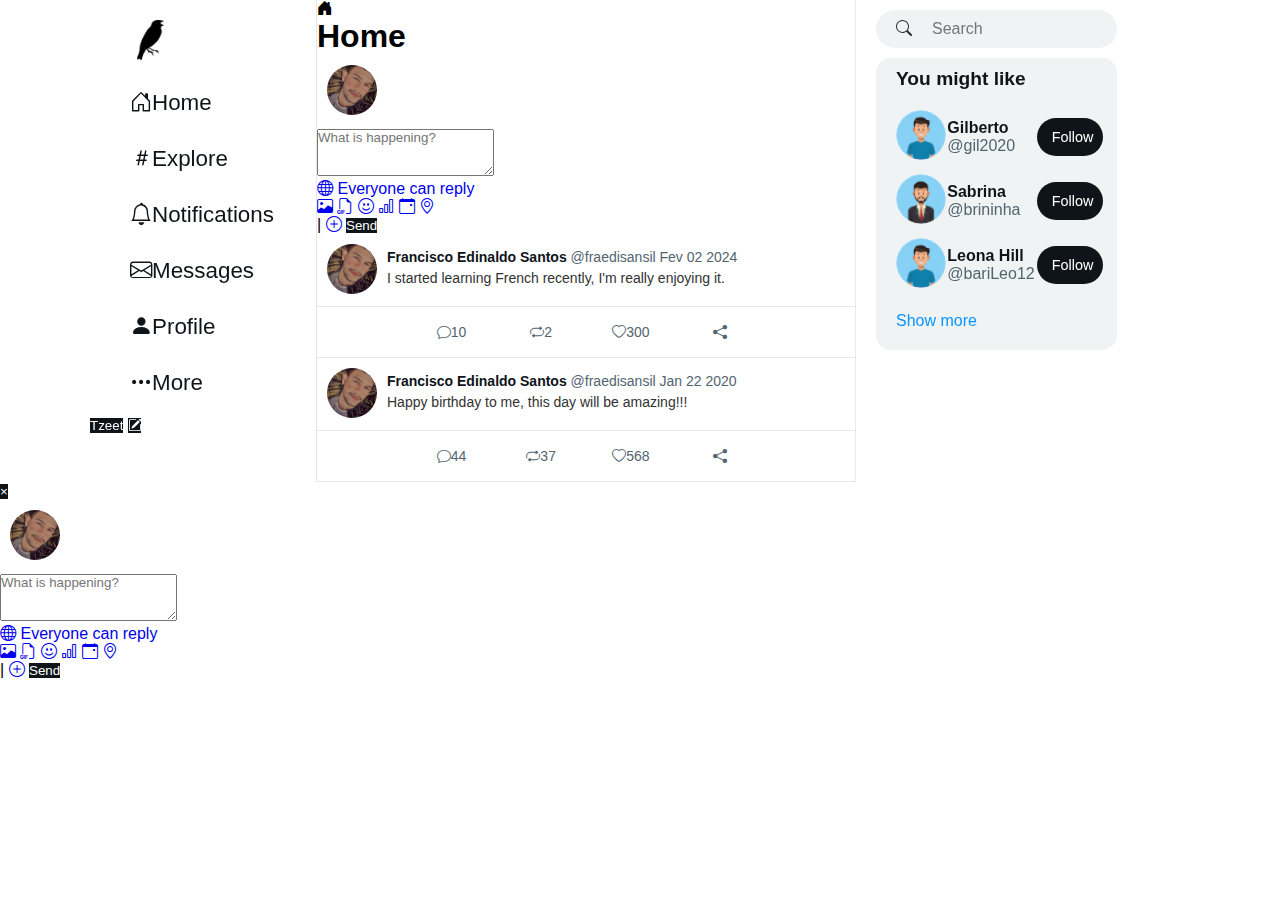
==== commit 0bdde4cb: "LE-04 Concluída." ====
--- a/index.html
+++ b/index.html
@@ -3,136 +3,115 @@
 <head>
     <meta charset="UTF-8">
     <meta name="viewport" content="width=device-width, initial-scale=1.0">
+    <link href="https://cdn.jsdelivr.net/npm/bootstrap-icons/font/bootstrap-icons.css" rel="stylesheet">
     <title>Tzeeter - Perfil de Francisco</title>
     <link rel="stylesheet" href="css/style.css">
+    <script src="js/app.js" defer></script>
 </head>
 <body>
     <main>
         <div class="coluna-esquerda">
             <nav class="navigation">
                 <div class="tiziu-icon">
-                    <a href="#">
+                    <a href="index.html">
                         <img src="img/icone_tiziu.png" alt="Imagem do ícone do site">
                     </a>
                 </div>            
                 <ul>
-                    <li><a href="#">
-                        <svg xmlns="http://www.w3.org/2000/svg" width="16" height="16" fill="currentColor" class="bi bi-house-door" viewBox="0 0 16 16">
-                            <path d="M8.354 1.146a.5.5 0 0 0-.708 0l-6 6A.5.5 0 0 0 1.5 7.5v7a.5.5 0 0 0 .5.5h4.5a.5.5 0 0 0 .5-.5v-4h2v4a.5.5 0 0 0 .5.5H14a.5.5 0 0 0 .5-.5v-7a.5.5 0 0 0-.146-.354L13 5.793V2.5a.5.5 0 0 0-.5-.5h-1a.5.5 0 0 0-.5.5v1.293zM2.5 14V7.707l5.5-5.5 5.5 5.5V14H10v-4a.5.5 0 0 0-.5-.5h-3a.5.5 0 0 0-.5.5v4z"/>
-                        </svg>  
+                    <li><a href="index.html">
+                        <i class="bi bi-house-door"></i>
                         <span class="text-navbar"> Home</span></a>
                     </li>
                     <li>
                         <a href="#">
-                            <svg xmlns="http://www.w3.org/2000/svg" width="16" height="16" fill="currentColor" class="bi bi-hash" viewBox="0 0 16 16">
-                                <path d="M8.39 12.648a1 1 0 0 0-.015.18c0 .305.21.508.5.508.266 0 .492-.172.555-.477l.554-2.703h1.204c.421 0 .617-.234.617-.547 0-.312-.188-.53-.617-.53h-.985l.516-2.524h1.265c.43 0 .618-.227.618-.547 0-.313-.188-.524-.618-.524h-1.046l.476-2.304a1 1 0 0 0 .016-.164.51.51 0 0 0-.516-.516.54.54 0 0 0-.539.43l-.523 2.554H7.617l.477-2.304c.008-.04.015-.118.015-.164a.51.51 0 0 0-.523-.516.54.54 0 0 0-.531.43L6.53 5.484H5.414c-.430 0-.617.22-.617.532s.187.539.617.539h.906l-.515 2.523H4.609c-.421 0-.609.219-.609.531s.188.547.61.547h.976l-.516 2.492c-.008.04-.015.125-.015.18 0 .305.21.508.5.508.265 0 .492-.172.554-.477l.555-2.703h2.242zm-1-6.109h2.266l-.515 2.563H6.859l.532-2.563z"/>
-                            </svg> 
+                            <i class="bi bi-hash"></i> 
                             <span class="text-navbar"> Explore</span>
                         </a>
                     </li>
                     <li>
                         <a href="#">
-                            <svg xmlns="http://www.w3.org/2000/svg" width="16" height="16" fill="currentColor" class="bi bi-bell" viewBox="0 0 16 16">
-                                <path d="M8 16a2 2 0 0 0 2-2H6a2 2 0 0 0 2 2M8 1.918l-.797.161A4 4 0 0 0 4 6c0 .628-.134 2.197-.459 3.742-.16.767-.376 1.566-.663 2.258h10.244c-.287-.692-.502-1.49-.663-2.258C12.134 8.197 12 6.628 12 6a4 4 0 0 0-3.203-3.92zM14.22 12c.223.447.481.801.78 1H1c.299-.199.557-.553.78-1C2.68 10.2 3 6.88 3 6c0-2.42 1.72-4.44 4.005-4.901a1 1 0 1 1 1.99 0A5 5 0 0 1 13 6c0 .88.32 4.2 1.22 6"/>
-                            </svg> 
+                            <i class="bi bi-bell"></i> 
                             <span class="text-navbar"> Notifications</span> 
                         </a>
                     </li>
                     <li>
                         <a href="#">
-                            <svg xmlns="http://www.w3.org/2000/svg" width="16" height="16" fill="currentColor" class="bi bi-envelope" viewBox="0 0 16 16">
-                                <path d="M0 4a2 2 0 0 1 2-2h12a2 2 0 0 1 2 2v8a2 2 0 0 1-2 2H2a2 2 0 0 1-2-2zm2-1a1 1 0 0 0-1 1v.217l7 4.2 7-4.2V4a1 1 0 0 0-1-1zm13 2.383-4.708 2.825L15 11.105zm-.034 6.876-5.64-3.471L8 9.583l-1.326-.795-5.64 3.47A1 1 0 0 0 2 13h12a1 1 0 0 0 .966-.741M1 11.105l4.708-2.897L1 5.383z"/>
-                            </svg> 
+                            <i class="bi bi-envelope"></i>
                             <span class="text-navbar"> Messages</span>  
                         </a>
                     </li>
                     <li>
-                        <a href="#">
-                            <svg xmlns="http://www.w3.org/2000/svg" width="16" height="16" fill="currentColor" class="bi bi-person-fill" viewBox="0 0 16 16">
-                                <path d="M3 14s-1 0-1-1 1-4 6-4 6 3 6 4-1 1-1 1zm5-6a3 3 0 1 0 0-6 3 3 0 0 0 0 6"/>
-                            </svg>  
+                        <a href="profile.html">
+                            <i class="bi bi-person-fill"></i>
                             <span class="text-navbar"> Profile</span>
                         </a>
                     </li>
                     <li>
                         <a href="#">
-                            <svg xmlns="http://www.w3.org/2000/svg" width="16" height="16" fill="currentColor" class="bi bi-three-dots" viewBox="0 0 16 16">
-                                <path d="M3 9.5a1.5 1.5 0 1 1 0-3 1.5 1.5 0 0 1 0 3m5 0a1.5 1.5 0 1 1 0-3 1.5 1.5 0 0 1 0 3m5 0a1.5 1.5 0 1 1 0-3 1.5 1.5 0 0 1 0 3"/>
-                            </svg>  
+                            <i class="bi bi-three-dots"></i>
                             <span class="text-navbar">More</span> 
                         </a>
                     </li>
                     <li>
-                        <button class="button button-tzeet">Tzeet</button>
-                        <button class="button button-tzeet-icon">
-                            <svg xmlns="http://www.w3.org/2000/svg" width="16" height="16" fill="currentColor" class="bi bi-pencil-square" viewBox="0 0 16 16">
-                                <path d="M15.502 1.94a.5.5 0 0 1 0 .706L14.459 3.69l-2-2L13.502.646a.5.5 0 0 1 .707 0l1.293 1.293zm-1.75 2.456-2-2L4.939 9.21a.5.5 0 0 0-.121.196l-.805 2.414a.25.25 0 0 0 .316.316l2.414-.805a.5.5 0 0 0 .196-.12l6.813-6.814z"/>
-                                <path fill-rule="evenodd" d="M1 13.5A1.5 1.5 0 0 0 2.5 15h11a1.5 1.5 0 0 0 1.5-1.5v-6a.5.5 0 0 0-1 0v6a.5.5 0 0 1-.5.5h-11a.5.5 0 0 1-.5-.5v-11a.5.5 0 0 1 .5-.5H9a.5.5 0 0 0 0-1H2.5A1.5 1.5 0 0 0 1 2.5z"/>
-                            </svg>
+                        <button id="button-tzeet" class="button">Tzeet</button>
+                        <button id="button-tzeet-icon" class="button">
+                            <i class="bi bi-pencil-square"></i>
                         </button>
                     </li>
                 </ul>
             </nav>
         </div>
-
-        <!-- Segunda Coluna: Conteúdo principal (Perfil, Estatísticas e Publicações) -->
         <div class="coluna-central">
-            <div class="back-area">
-                <button class="button button-back">
-                    <svg xmlns="http://www.w3.org/2000/svg" width="16" height="16" fill="currentColor" class="bi bi-arrow-left" viewBox="0 0 16 16">
-                        <path fill-rule="evenodd" d="M15 8a.5.5 0 0 0-.5-.5H2.707l3.147-3.146a.5.5 0 1 0-.708-.708l-4 4a.5.5 0 0 0 0 .708l4 4a.5.5 0 0 0 .708-.708L2.707 8.5H14.5A.5.5 0 0 0 15 8"/>
-                    </svg>
-                </button>
-                <div class="display-name">
-                    <span id="display-name-back-area">Francisco Edinaldo Santos</span>
-                </div>
+            <div class="home-icon-and-text">
+                <i class="bi bi-house-door-fill"></i>
+                <h1>Home</h1>
             </div>
-            <header class="profile">
-                <div class="profile-exibition">
-                    <img src="img/fotodousuario.jpg" alt="Foto de perfil de Francisco Edinaldo Santos" id="photo-profile">
-                    <button class="button button-edit-profile">Edit profile</button>
-                </div>
-                <div class="username-profile username-profile-header">
-                    <div class="display-name">
-                        <span id="display-name-header">Francisco Edinaldo Santos</span>
-                    </div>
-                    <div class="handle">
-                        <span id="handle-header">@everestt_ed</span>
-                    </div>
-                </div>
-                <p id="description-profile">Student at the Federal University of Ceará - UFC<br>24 years old<br>Computer Technician.</p>
-                <ul>
-                    <li><a href="#" class="localizacao">
-                        <svg xmlns="http://www.w3.org/2000/svg" width="16" height="16" fill="currentColor" class="bi bi-geo-alt" viewBox="0 0 16 16">
-                            <path d="M12.166 8.94c-.524 1.062-1.234 2.12-1.96 3.07A32 32 0 0 1 8 14.58a32 32 0 0 1-2.206-2.57c-.726-.95-1.436-2.008-1.96-3.07C3.304 7.867 3 6.862 3 6a5 5 0 0 1 10 0c0 .862-.305 1.867-.834 2.94M8 16s6-5.686 6-10A6 6 0 0 0 2 6c0 4.314 6 10 6 10"/>
-                            <path d="M8 8a2 2 0 1 1 0-4 2 2 0 0 1 0 4m0 1a3 3 0 1 0 0-6 3 3 0 0 0 0 6"/>
-                          </svg>  Quixadá - CE</a></li>
-                    <li><a href="#" class="data_de_ingresso">
-                        <svg xmlns="http://www.w3.org/2000/svg" width="16" height="16" fill="currentColor" class="bi bi-calendar4-week" viewBox="0 0 16 16">
-                            <path d="M3.5 0a.5.5 0 0 1 .5.5V1h8V.5a.5.5 0 0 1 1 0V1h1a2 2 0 0 1 2 2v11a2 2 0 0 1-2 2H2a2 2 0 0 1-2-2V3a2 2 0 0 1 2-2h1V.5a.5.5 0 0 1 .5-.5M2 2a1 1 0 0 0-1 1v1h14V3a1 1 0 0 0-1-1zm13 3H1v9a1 1 0 0 0 1 1h12a1 1 0 0 0 1-1z"/>
-                            <path d="M11 7.5a.5.5 0 0 1 .5-.5h1a.5.5 0 0 1 .5.5v1a.5.5 0 0 1-.5.5h-1a.5.5 0 0 1-.5-.5zm-3 0a.5.5 0 0 1 .5-.5h1a.5.5 0 0 1 .5.5v1a.5.5 0 0 1-.5.5h-1a.5.5 0 0 1-.5-.5zm-2 3a.5.5 0 0 1 .5-.5h1a.5.5 0 0 1 .5.5v1a.5.5 0 0 1-.5.5h-1a.5.5 0 0 1-.5-.5zm-3 0a.5.5 0 0 1 .5-.5h1a.5.5 0 0 1 .5.5v1a.5.5 0 0 1-.5.5h-1a.5.5 0 0 1-.5-.5z"/>
-                          </svg>  Joined March 2020</a>
-                    </li>
-                </ul>
-            </header>
-
-            <!-- Estatísticas -->
-            <div class="statistics">
-                <ul>
-                    <li><a href="#"><span class="numero">356</span> Tzeets</a></li>
-                    <li><a href="#"><span class="numero">201</span> Following</a></li>
-                    <li><a href="#"><span class="numero">3000</span> Followers</a></li>
-                </ul>
-            </div>
-
-            <!-- Navegação de Publicações -->
-            <nav class="publications">
-                <div class="item"><a href="#">Tzeets</a></div>
-                <div class="item"><a href="#">Replies</a></div>
-                <div class="item"><a href="#">Media</a></div>
-                <div class="item"><a href="#">Likes</a></div>
-            </nav>
-
+            <div class="area-to-send-tzeet">
+                <img id="profile-pic-to-send-tzeeter" src="img/fotodousuariop.jpg" alt="ícone do usuário" class="icon-user">
+                <div class="send-tzeet">
+                    <form id="form-to-send-tzeet" action="/publish" method="post">
+                        <div id="textarea-and-link">
+                            <textarea id="tzeet-content" name="tzeet-content" rows="3" placeholder="What is happening?" required></textarea>
+                            <a id="link-everyone-can-reply" href="#">
+                                <div>
+                                    <i class="bi bi-globe"></i>
+                                    <span>Everyone can reply</span>
+                                </div>
+                            </a>
+                        </div>
+                        <div class="tzeet-footer">
+                            <div class="tzeet-multimedia">
+                                <a href="#">
+                                    <i class="bi bi-image"></i> 
+                                </a>
+                                <a href="#">
+                                    <i class="bi bi-filetype-gif"></i> 
+                                </a>
+                                <a href="#">
+                                    <i class="bi bi-emoji-smile"></i>
+                                </a>
+                                <a href="#">
+                                    <i class="bi bi-bar-chart"></i>
+                                </a>
+                                <a href="#">
+                                    <i class="bi bi-calendar-event"></i>
+                                </a>
+                                <a href="#">
+                                    <i class="bi bi-geo-alt"></i>   
+                                </a>
+                            </div>
+                            <div class="tzeet-status-and-send">
+                                <span id="count-char" style="display: none;"></span>
+                                <span class="separator">|</span>
+                                <a href="#" class="add-tzeet">
+                                    <i class="bi bi-plus-circle"></i>
+                                </a>
+                                <button id="button-send-tzeet" type="submit" aria-label="post tzeet" disabled>Send</button>
+                            </div>
+                        </div>
+                    </form>
+                </div>
+            </div>  
             <!-- Publicação -->
             <article class="post">
                 <div class="post-header">
@@ -141,6 +120,49 @@
                         <a href="#">
                             <span class="display-name display-name-post">Francisco Edinaldo Santos </span> 
                             <span class="handle handle-post">@fraedisansil </span>
+                            <span class="data-tzeet">Fev 02 2024</span>
+                        </a>
+                        <div class="content">
+                            <p class="post-text">I started learning French recently, I'm really enjoying it.</p>
+                        </div>
+                    </div>
+                </div>
+                <div class="actions">
+                    <div></div>
+                    <div class="item">
+                        <a href="#" class="reply">
+                            <i class="bi bi-chat"></i> 
+                            <span class="number-replys">10</span>
+                        </a>
+                    </div>
+                    <div class="item">
+                        <a href="#" class="retzeet">
+                            <i class="bi bi-repeat" ></i>
+                            <span class="number-retzeets"> 2</span>
+                        </a>
+                    </div>
+                    <div class="item">
+                        <a href="#" class="like">
+                            <i class="bi bi-heart"></i>
+                            <span class="number-likes"> 300</span>
+                        </a>
+                    </div>
+                    <div class="item">
+                        <a href="#" class="share">
+                            <i class="bi bi-share-fill"></i>
+                        </a>
+                    </div>
+                    <div></div>
+                </div>
+            </article>
+            <!-- Publicação -->
+            <article class="post">
+                <div class="post-header">
+                    <img src="img/fotodousuariop.jpg" alt="ícone do usuário" class="icon-user">
+                    <div class="user-and-content">
+                        <a href="#">
+                            <span class="display-name display-name-post">Francisco Edinaldo Santos </span> 
+                            <span class="handle handle-post">@fraedisansil </span>
                             <span class="data-tzeet">Jan 22 2020</span>
                         </a>
                         <div class="content">
@@ -152,47 +174,37 @@
                     <div></div>
                     <div class="item">
                         <a href="#" class="reply">
-                            <svg xmlns="http://www.w3.org/2000/svg" width="16" height="16" fill="currentColor" class="bi bi-chat" viewBox="0 0 16 16">
-                                <path d="M2.678 11.894a1 1 0 0 1 .287.801 11 11 0 0 1-.398 2c1.395-.323 2.247-.697 2.634-.893a1 1 0 0 1 .71-.074A8 8 0 0 0 8 14c3.996 0 7-2.807 7-6s-3.004-6-7-6-7 2.808-7 6c0 1.468.617 2.83 1.678 3.894m-.493 3.905a22 22 0 0 1-.713.129c-.2.032-.352-.176-.273-.362a10 10 0 0 0 .244-.637l.003-.01c.248-.72.45-1.548.524-2.319C.743 11.37 0 9.76 0 8c0-3.866 3.582-7 8-7s8 3.134 8 7-3.582 7-8 7a9 9 0 0 1-2.347-.306c-.52.263-1.639.742-3.468 1.105"/>
-                            </svg> 
+                            <i class="bi bi-chat"></i> 
                             <span class="number-replys">44</span>
                         </a>
                     </div>
                     <div class="item">
                         <a href="#" class="retzeet">
-                            <svg xmlns="http://www.w3.org/2000/svg" width="16" height="16" fill="currentColor" class="bi bi-repeat" viewBox="0 0 16 16">
-                                <path d="M11 5.466V4H5a4 4 0 0 0-3.584 5.777.5.5 0 1 1-.896.446A5 5 0 0 1 5 3h6V1.534a.25.25 0 0 1 .41-.192l2.36 1.966c.12.1.12.284 0 .384l-2.36 1.966a.25.25 0 0 1-.41-.192m3.81.086a.5.5 0 0 1 .67.225A5 5 0 0 1 11 13H5v1.466a.25.25 0 0 1-.41.192l-2.36-1.966a.25.25 0 0 1 0-.384l2.36-1.966a.25.25 0 0 1 .41.192V12h6a4 4 0 0 0 3.585-5.777.5.5 0 0 1 .225-.67Z"/>
-                            </svg> 
+                            <i class="bi bi-repeat" ></i>
                             <span class="number-retzeets"> 37</span>
                         </a>
                     </div>
                     <div class="item">
                         <a href="#" class="like">
-                            <svg xmlns="http://www.w3.org/2000/svg" width="16" height="16" fill="currentColor" class="bi bi-heart" viewBox="0 0 16 16">
-                                <path d="m8 2.748-.717-.737C5.6.281 2.514.878 1.4 3.053c-.523 1.023-.641 2.5.314 4.385.92 1.815 2.834 3.989 6.286 6.357 3.452-2.368 5.365-4.542 6.286-6.357.955-1.886.838-3.362.314-4.385C13.486.878 10.4.28 8.717 2.01zM8 15C-7.333 4.868 3.279-3.04 7.824 1.143q.09.083.176.171a3 3 0 0 1 .176-.17C12.72-3.042 23.333 4.867 8 15"/>
-                              </svg>
+                            <i class="bi bi-heart"></i>
                             <span class="number-likes"> 568</span>
                         </a>
                     </div>
                     <div class="item">
                         <a href="#" class="share">
-                            <svg xmlns="http://www.w3.org/2000/svg" width="16" height="16" fill="currentColor" class="bi bi-share-fill" viewBox="0 0 16 16">
-                                <path d="M11 2.5a2.5 2.5 0 1 1 .603 1.628l-6.718 3.12a2.5 2.5 0 0 1 0 1.504l6.718 3.12a2.5 2.5 0 1 1-.488.876l-6.718-3.12a2.5 2.5 0 1 1 0-3.256l6.718-3.12A2.5 2.5 0 0 1 11 2.5"/>
-                            </svg> 
+                            <i class="bi bi-share-fill"></i>
                         </a>
                     </div>
                     <div></div>
                 </div>
-            </article>
+            </article>  
         </div>
 
         <div class="coluna-direita">
             <div class="find-users">
                 <form action="/search" method="get" class="search-form">
                     <div class="search-icon">
-                        <svg xmlns="http://www.w3.org/2000/svg" width="16" height="16" fill="currentColor" class="bi bi-search" viewBox="0 0 16 16">
-                            <path d="M11.742 10.344a6.5 6.5 0 1 0-1.397 1.398h-.001q.044.06.098.115l3.85 3.85a1 1 0 0 0 1.415-1.414l-3.85-3.85a1 1 0 0 0-.115-.1zM12 6.5a5.5 5.5 0 1 1-11 0 5.5 5.5 0 0 1 11 0"/>
-                        </svg>
+                        <i class="bi bi-search"></i>
                     </div>
                     <input type="text" name="query" placeholder="Search" required>
                 </form>
@@ -228,10 +240,10 @@
                                 </div>
                                 <div class="username-profile">
                                     <div class="display-name">
-                                        <a href="">Sabrina</a>
+                                        <a href="#">Sabrina</a>
                                     </div>
                                     <div class="handle">
-                                        <a href="">@brininha</a>
+                                        <a href="#">@brininha</a>
                                     </div>
                                 </div>
                                 <button class="button button-follow">Follow</button>
@@ -261,5 +273,56 @@
             </div>
         </div>
     </main>
+    <div class="modal-overlay" id="modal-send-tzeet" role="dialog" aria-modal="true">
+        <div class="modal-content">
+            <button class="close-modal" id="close-modal">&times;</button>
+            <div class="area-to-send-tzeet">
+                <img id="profile-pic-to-send-tzeeter" src="img/fotodousuariop.jpg" alt="ícone do usuário" class="icon-user">
+                <div class="send-tzeet">
+                    <form id="form-to-send-tzeet" action="/publish" method="post">
+                        <div id="textarea-and-link">
+                            <textarea id="tzeet-content" name="tzeet-content" rows="3" placeholder="What is happening?" required></textarea>
+                            <a id="link-everyone-can-reply" href="#">
+                                <div>
+                                    <i class="bi bi-globe"></i>
+                                    <span>Everyone can reply</span>
+                                </div>
+                            </a>
+                        </div>
+                        <div class="tzeet-footer">
+                            <div class="tzeet-multimedia">
+                                <a href="#">
+                                    <i class="bi bi-image"></i> 
+                                </a>
+                                <a href="#">
+                                    <i class="bi bi-filetype-gif"></i> 
+                                </a>
+                                <a href="#">
+                                    <i class="bi bi-emoji-smile"></i>
+                                </a>
+                                <a href="#">
+                                    <i class="bi bi-bar-chart"></i>
+                                </a>
+                                <a href="#">
+                                    <i class="bi bi-calendar-event"></i>
+                                </a>
+                                <a href="#">
+                                    <i class="bi bi-geo-alt"></i>   
+                                </a>
+                            </div>
+                            <div class="tzeet-status-and-send">
+                                <span id="count-char" style="display: none;"></span>
+                                <span class="separator">|</span>
+                                <a href="#" class="add-tzeet">
+                                    <i class="bi bi-plus-circle"></i>
+                                </a>
+                                <button id="button-send-tzeet" type="submit" aria-label="post tzeet" disabled>Send</button>
+                            </div>
+                        </div>
+                    </form>
+                </div>
+            </div>
+        </div>
+    </div>
 </body>
 </html>
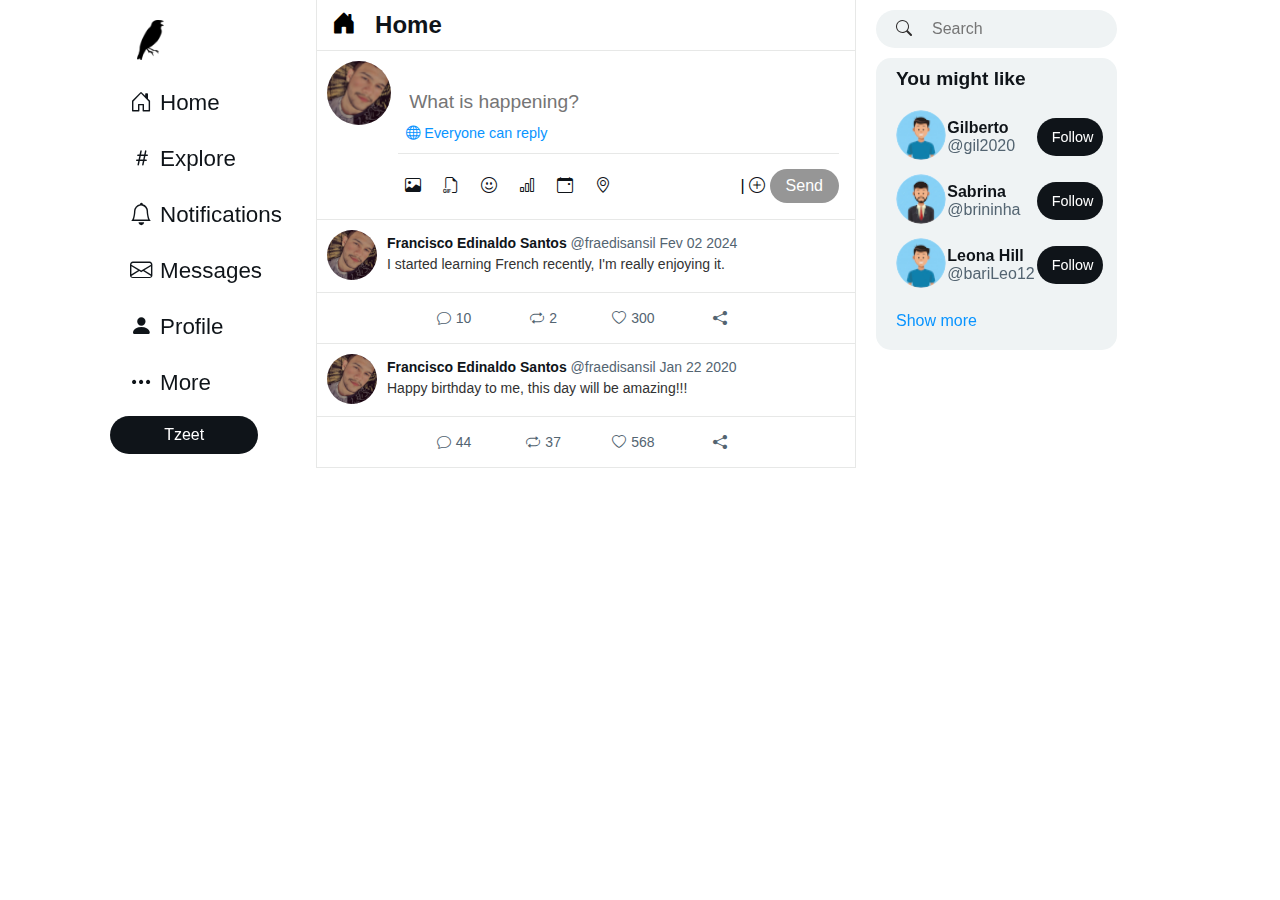
==== commit 050df950: "LE05- Concluída." ====
--- a/index.html
+++ b/index.html
@@ -6,6 +6,7 @@
     <link href="https://cdn.jsdelivr.net/npm/bootstrap-icons/font/bootstrap-icons.css" rel="stylesheet">
     <title>Tzeeter - Perfil de Francisco</title>
     <link rel="stylesheet" href="css/style.css">
+    <link rel="stylesheet" href="css/global-sett.css">
     <script src="js/app.js" defer></script>
 </head>
 <body>
--- a/css/style.css
+++ b/css/style.css
@@ -1,29 +1,5 @@
 @charset "UTF-8";
-
-
-:root {
-    --color-A: rgb(15, 20, 25); 
-    --color-B: rgb(83, 100, 113);
-    --color-C: rgb(239, 243, 244);
-    --color-button-p-retzeet: rgba(0, 186, 124, 1);
-    --color-button-p-reply-and-share: rgba(29, 155, 240, 1);
-    --color-button-p-like: rgba(249, 24, 128, 1);
-    --color-post: rgb(50, 50, 50);
-    --color-post-hover: rgba(0, 0, 0, 0.03);
-    --color-search-icon: #2e2c2c;
-    --color-button-show-more: rgb(9, 148, 255);
-    --color-button-hover: rgb(57, 57, 57);
-    --color-background-hover: rgba(15, 25, 20, 0.1);
-}
-
-/*Configurações Globais -----------------------------------------------------------------*/
-* {
-    font-family: 'Arial', sans-serif; 
-    margin: 0;
-    padding: 0;
-    list-style-type: none;
-    text-decoration: none;
-}
+@import url('variables.css');
 
 /*Configuração das colunas --------------------------------------------------------------*/
 main {
@@ -56,7 +32,7 @@
     overflow: hidden;
 }
 
-.button-tzeet-icon{
+#button-tzeet-icon{
     display: none;
 }
 
@@ -67,11 +43,11 @@
         gap: 10px;
     }
 
-    .text-navbar, .button-tzeet {
+    .text-navbar, #button-tzeet {
       display: none;
     }
 
-    .button-tzeet-icon{
+    #button-tzeet-icon{
         display: block;
     }
 }
@@ -102,7 +78,7 @@
 
 /*Configurando posição e características específicas de cada botão*/
 
-.button-tzeet{
+#button-tzeet{
     border-radius: 30px;
     padding: 10px 10px;
     font-size: 1rem;
@@ -137,7 +113,7 @@
     margin-left: 5px;
 }
 
-.button-tzeet-icon {
+#button-tzeet-icon {
     background-color: var(--color-A);
     color: white;
     border-radius: 50%;
@@ -149,7 +125,7 @@
 }
 
 /*Ajustando animação de transição ao passar o mouse sobre os botões*/
-.button-tzeet:hover, 
+#button-tzeet:hover, 
 .follow-button button:hover, 
 .button-edit-profile:hover,
 .button-follow:hover{
@@ -465,41 +441,232 @@
 }
 
 /*Efeito ao passar o mouse apenas sobre os ícones */
-.reply svg, 
-.share svg, 
-.like svg,
-.retzeet svg {
+.reply i, 
+.share i, 
+.like i,
+.retzeet i {
     padding: 5px;
 }
 
-.reply svg:hover{
+.reply i:hover{
     background-color: rgba(29, 156, 240, 0.232);
     border-radius: 50%;
 }
 
-.share svg:hover {
+.share i:hover {
     background-color: rgba(29, 156, 240, 0.232);
     border-radius: 50%;
 }
 
-.retzeet svg:hover {
+.retzeet i:hover {
     background-color: rgba(0, 186, 124, 0.246);
     border-radius: 50%;
 }
 
-.like svg:hover {
+.like i:hover {
     background-color: rgba(249, 24, 129, 0.235);
     border-radius: 50%;
 }
 
-/*Ícones SVG-------------------------------------------------------------------------*/
-.navigation svg {
+/*Ícones i-------------------------------------------------------------------------*/
+.navigation i {
     margin-right: 8px; /* Espaço entre o ícone e o texto */
     width: 22px; /* Define um tamanho fixo para o ícone */
     height: 22px; /* Define um tamanho fixo para o ícone */
     flex-shrink: 0; /* Evita que o ícone encolha */
 }
 
-.button-tzeet-icon svg {
+#button-tzeet-icon i {
     margin: 0px;
 }
+
+/*---------------------------------------------------------------------------------------------*/
+.home-icon-and-text{
+    display: inline-flex;
+    background-color: transparent;
+    border-bottom: 1px solid var(--color-background-hover); 
+    align-items: center; 
+    width: 100%;
+    height: 40px;
+    padding:5px 0px 5px 0px; 
+}
+
+.bi-house-door-fill{
+    width: 10%;
+    height: 100%;
+    font-size: 1.5em;
+    text-align: center;
+    justify-self: center;
+    margin-top: 0.4em;
+}
+
+.home-icon-and-text h1{
+     color: var(--color-A);
+     font-size: 1.5em;
+     margin-left: 0.2em;
+     width: 90%;
+}
+
+/*Área de criar um tzeet*/
+.area-to-send-tzeet{
+    display: grid;
+    grid-template-columns: 15% 85%;
+    border-bottom: 1px solid var(--color-background-hover);
+}
+
+#profile-pic-to-send-tzeeter {
+    width: 64px; 
+    height: 64px; 
+    border-radius: 50%; 
+    object-fit: cover; 
+}
+
+.send-tzeet{
+    padding: 2em 1em 1em 0;
+}
+
+#form-to-send-tzeet{
+    display: flex;
+    flex-direction: column;
+}
+
+#textarea-and-link{
+    display: flex;
+    flex-direction: column;
+    border-bottom: 1px solid var(--color-background-hover);
+}
+
+#tzeet-content{
+    outline: none;
+    border: none;
+    align-content: center;
+    font-size: 1.2em;
+    height: 2em;
+    margin-left: 0.6em;
+    resize: none;
+}
+
+#link-everyone-can-reply{
+    color:rgb(9, 148, 255);
+    align-content: center;
+    width: 100%;
+    height: 1.5em;
+    margin-bottom: 0.5em;
+}
+
+#link-everyone-can-reply div{
+    margin-left: 0.6em;
+    font-size: 0.9em;
+}
+
+#link-everyone-can-reply:hover{
+    background-color: rgba(29, 155, 240, 0.1);
+   
+    border-radius: 0.7em;
+}
+
+.tzeet-footer{
+    display: flex;
+    padding-top: 0.9em;
+    gap: 2em;
+}
+
+.tzeet-multimedia {
+    display: flex;
+    align-items: center;
+    gap: 0.5em; 
+    width: 50%;
+}
+
+.tzeet-multimedia a {
+    display: flex;
+    align-items: center;
+    justify-content: center;
+    width: 3em; 
+    height: 2em;
+    border-radius: 50%; 
+    text-decoration: none;
+}
+
+.tzeet-multimedia i {
+    font-size: 1em; 
+    color: var(--color-A); 
+}
+
+.tzeet-multimedia a:hover {
+    background-color: rgba(29, 155, 240, 0.1);
+}
+
+.tzeet-status-and-send{
+    font-size: 1em;
+    align-content: center;
+    text-align: right;
+    width: 50%;
+}
+
+.tzeet-status-and-send i {
+    font-size: 1em; 
+    color: var(--color-A); 
+}
+
+.tzeet-status-and-send a {
+    align-items: center;
+    justify-content: center;
+    width: 3em; 
+    height: 2em;
+    border-radius: 50%; 
+    text-decoration: none;
+}
+
+.tzeet-status-and-send a:hover {
+    background-color: rgba(29, 155, 240, 0.1);
+}
+
+#button-send-tzeet {
+    background-color: rgb(150, 150, 150); 
+    color: white;
+    border: none;
+    padding: 8px 16px;
+    font-size: 16px;
+    border-radius: 20px;
+    cursor: not-allowed; 
+    transition: background-color 0.3s ease;
+}
+
+#button-send-tzeet.enabled {
+    background-color: var(--color-A); 
+    cursor: pointer; 
+}
+
+/*Modal para enviar tzeet*/
+
+.modal-overlay {
+    display: none;
+    position: fixed;
+    top: 0;
+    left: 0;
+    width: 100%;
+    height: 100%;
+    background: rgba(0, 0, 0, 0.6);
+    padding-top: 10%;
+    padding-left: 30%;
+}
+.modal-content {
+    background: white;
+    padding: 20px;
+    border-radius: 8px;
+    width: 30%;
+    height: auto;
+    position: relative;
+}
+
+#close-modal {
+    position: absolute;
+    top: 10px;
+    right: 10px;
+    background: none;
+    border: none;
+    font-size: 24px;
+    cursor: pointer;
+    color: var(--color-A);
+}--- a/css/global-sett.css
+++ b/css/global-sett.css
@@ -0,0 +1,7 @@
+* {
+    font-family: 'Arial', sans-serif; 
+    margin: 0;
+    padding: 0;
+    list-style-type: none;
+    text-decoration: none;
+}